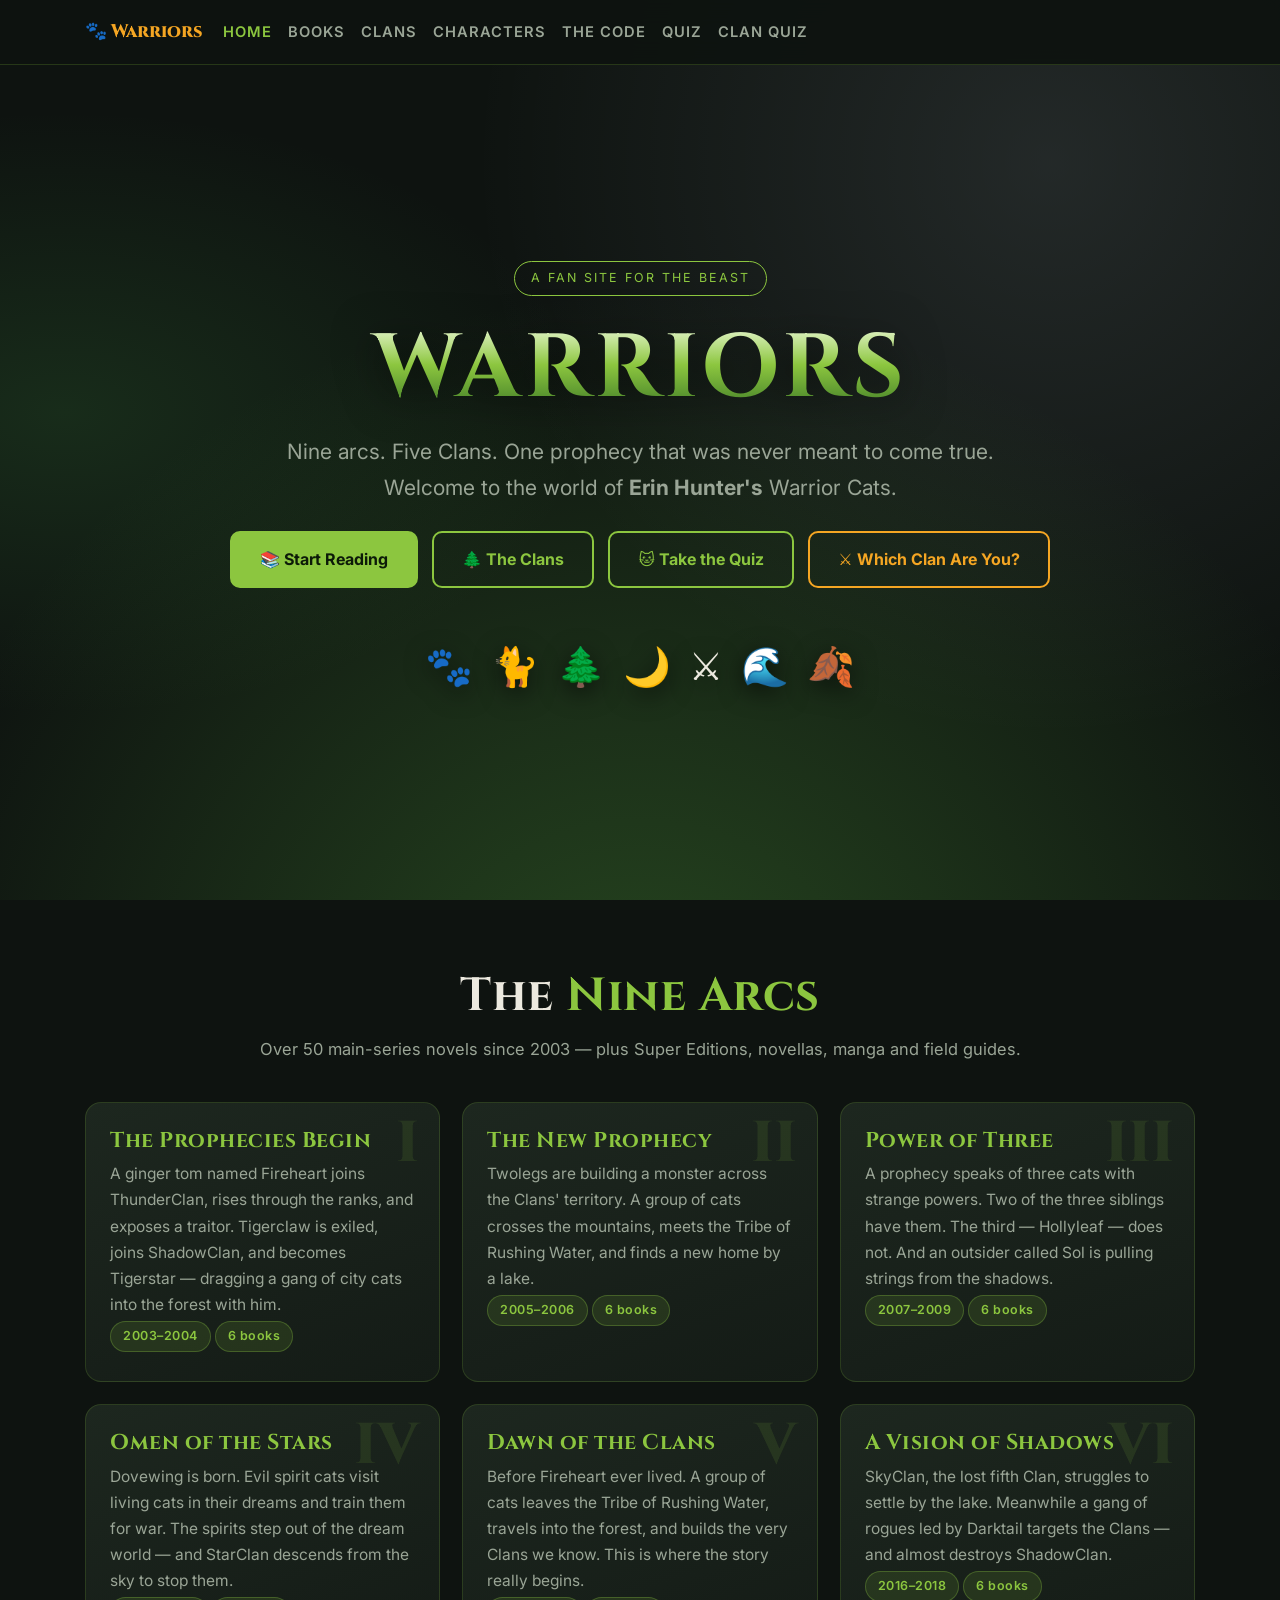
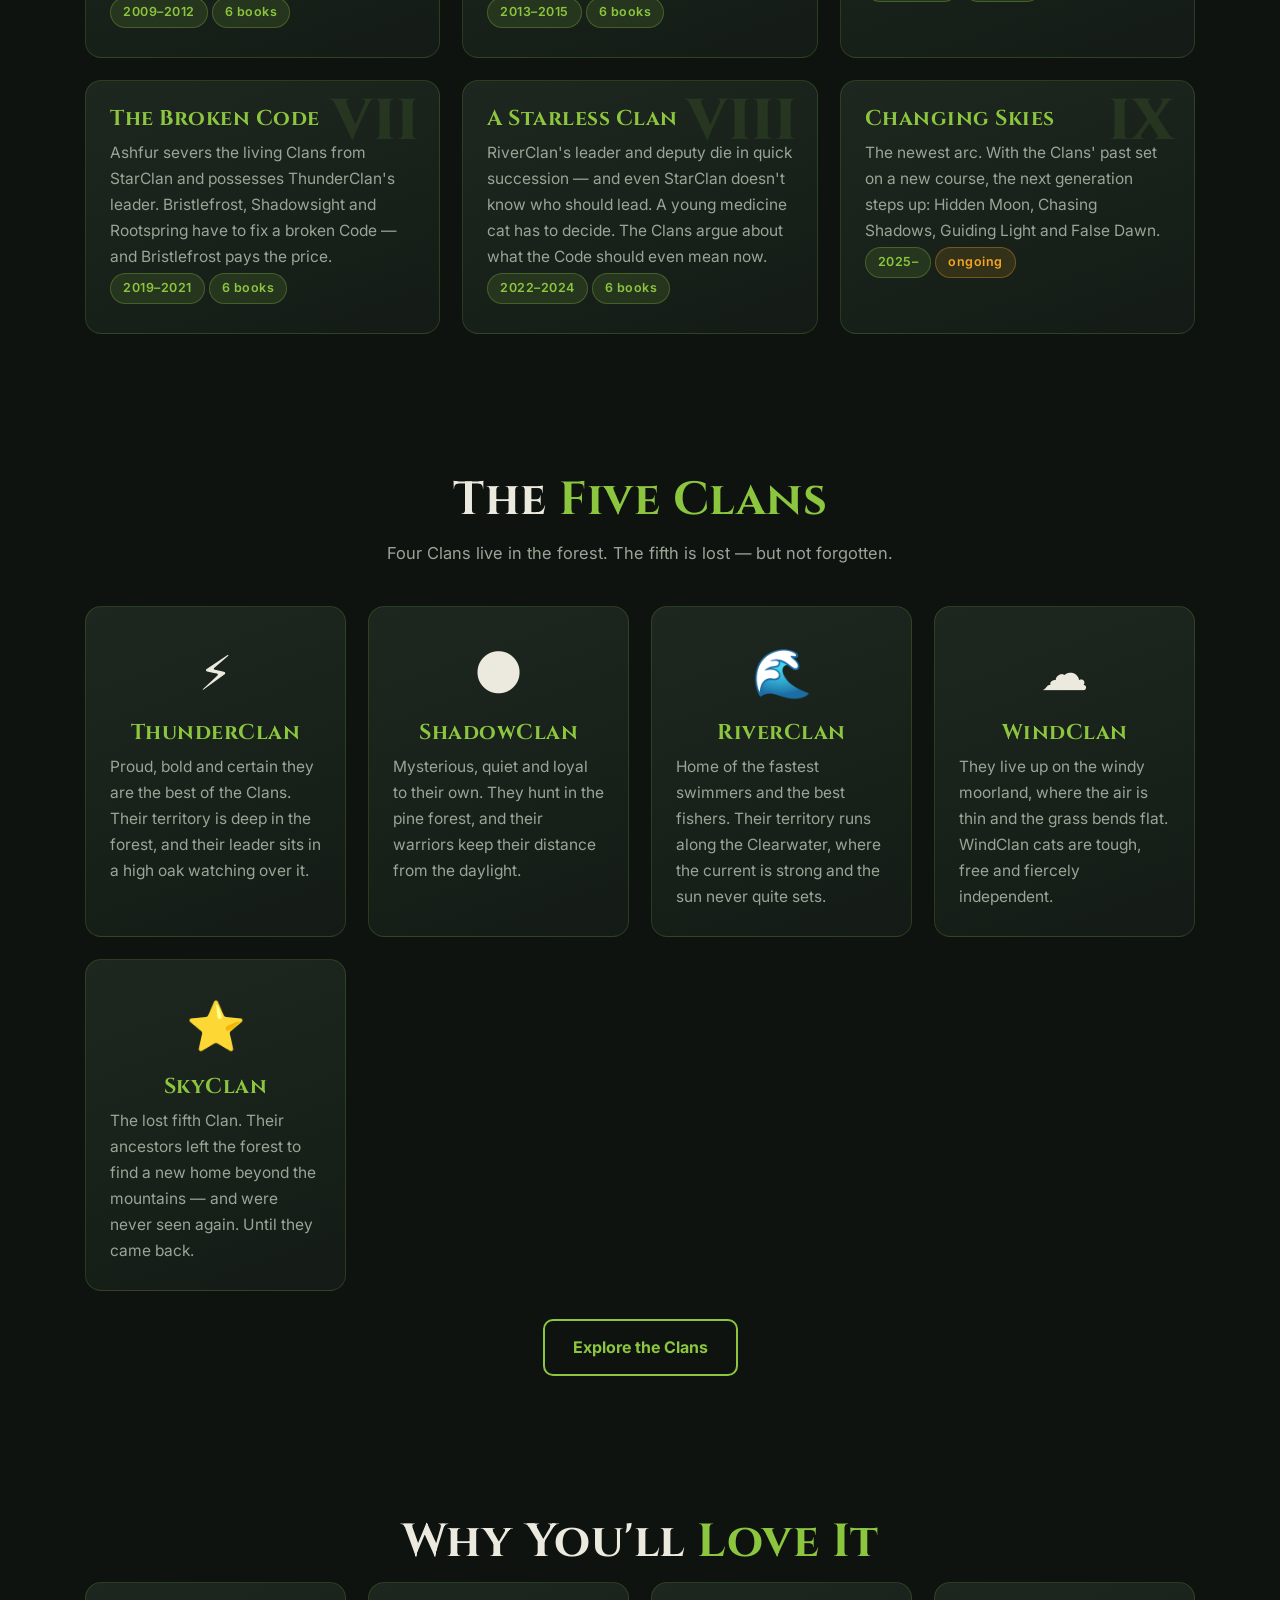
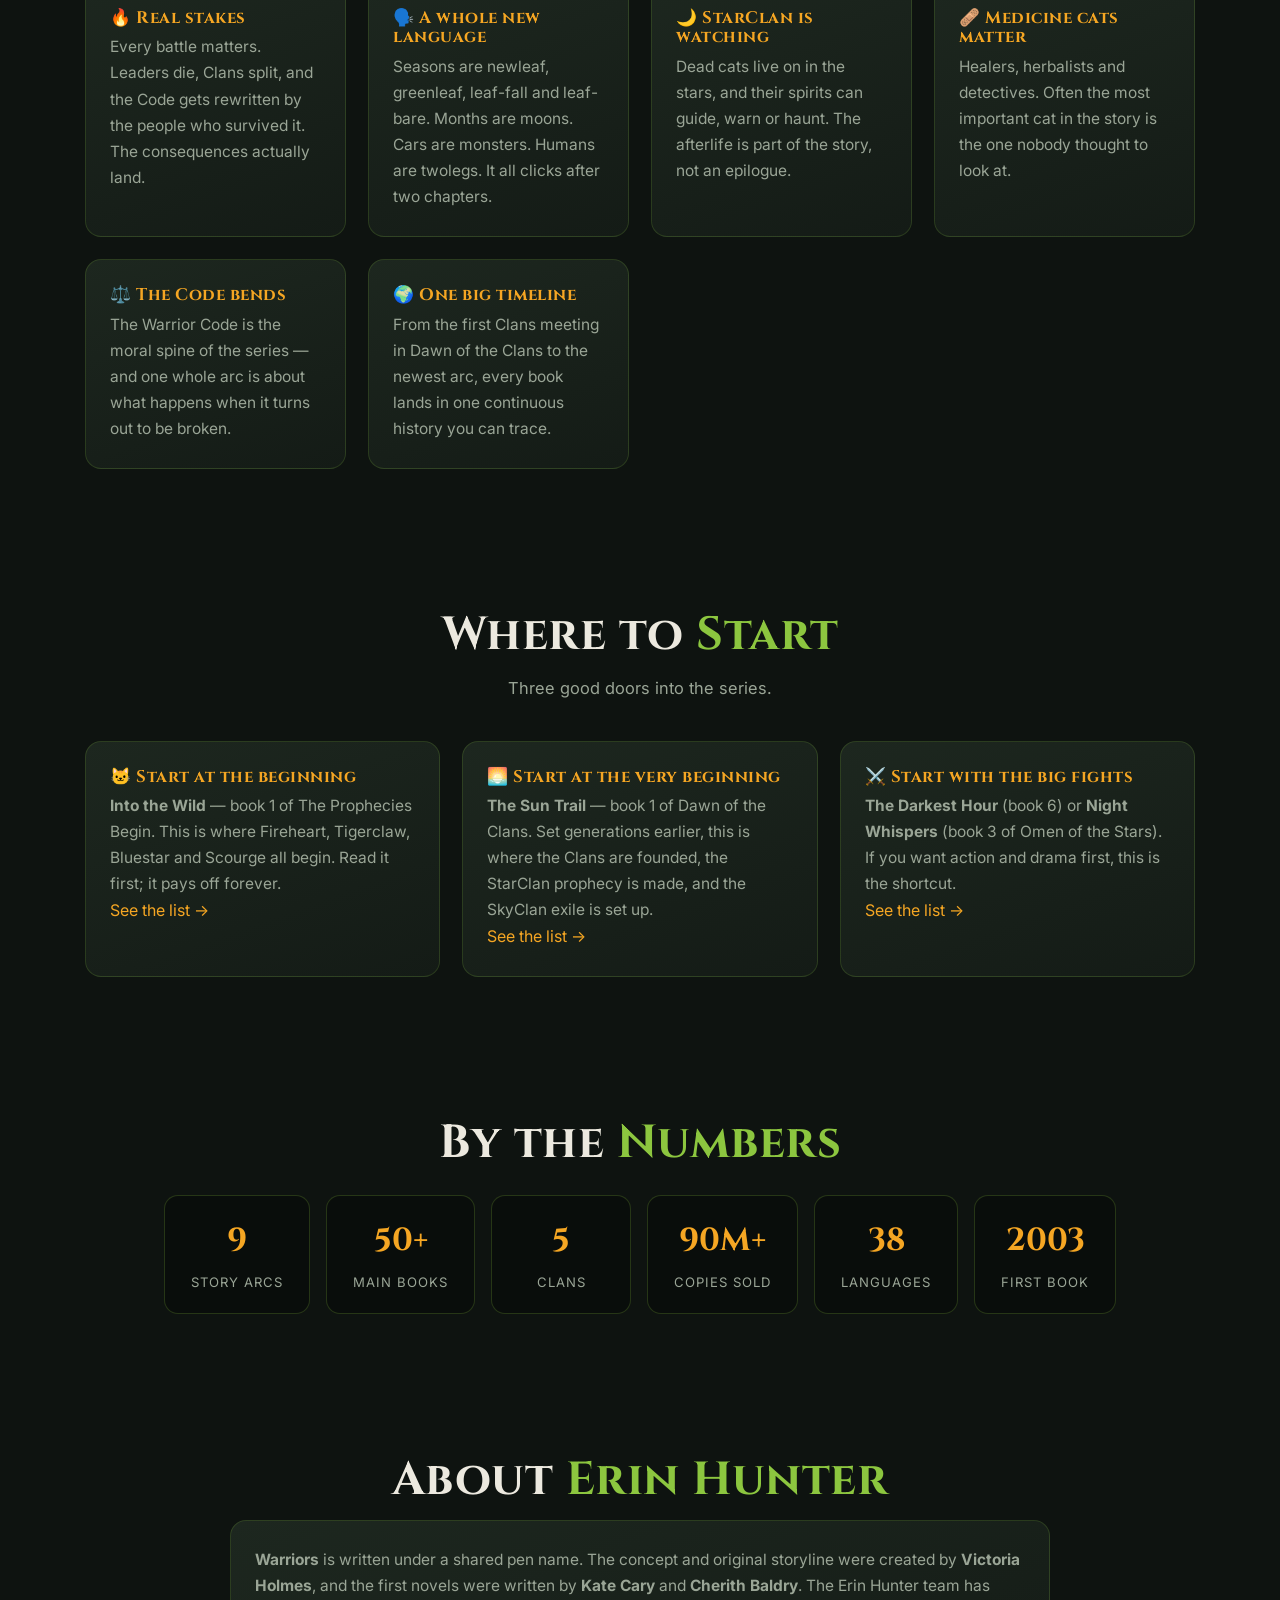
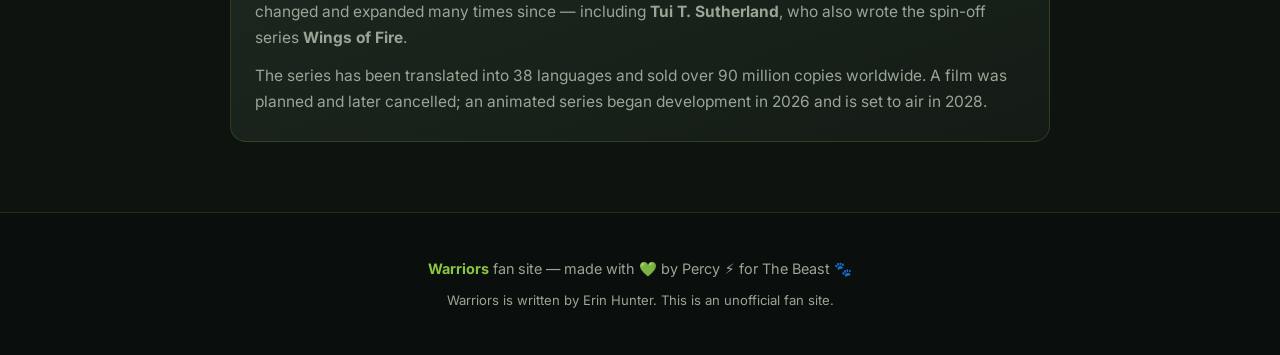
==== index.html @ 4206f6a5 "Warriors fan site — built by Percy ⚡ for The Beast" ====
<!DOCTYPE html>
<html lang="en">
<head>
<meta charset="UTF-8">
<meta name="viewport" content="width=device-width, initial-scale=1.0">
<title>Warriors — The Ultimate Warrior Cats Fan Site</title>
<meta name="description" content="Everything about Erin Hunter's Warriors series: nine arcs, the Clans, the characters, the Warrior Code, and quizzes. Built by Percy ⚡">
<link rel="preconnect" href="https://fonts.googleapis.com">
<link rel="preconnect" href="https://fonts.gstatic.com" crossorigin>
<link href="https://fonts.googleapis.com/css2?family=Cinzel:wght@600;700;800&family=Inter:wght@400;500;600;700&display=swap" rel="stylesheet">
<link rel="stylesheet" href="css/style.css?v=1">
</head>
<body>

<nav>
  <div class="nav-inner">
    <div class="logo">🐾 <span>Warriors</span></div>
    <div class="nav-links">
      <a href="index.html">Home</a>
      <a href="books.html">Books</a>
      <a href="clans.html">Clans</a>
      <a href="characters.html">Characters</a>
      <a href="code.html">The Code</a>
      <a href="quiz.html">Quiz</a>
      <a href="clan-quiz.html">Clan Quiz</a>
    </div>
  </div>
</nav>

<header class="hero">
  <div class="hero-bg"></div>
  <div class="wrap">
    <div class="tag">A fan site for The Beast</div>
    <h1>Warriors</h1>
    <p class="sub">Nine arcs. Five Clans. One prophecy that was never meant to come true.<br>
    Welcome to the world of <strong>Erin Hunter's</strong> Warrior Cats.</p>
    <div class="hero-btns">
      <a href="books.html" class="btn solid">📚 Start Reading</a>
      <a href="clans.html" class="btn">🌲 The Clans</a>
      <a href="quiz.html" class="btn">🐱 Take the Quiz</a>
      <a href="clan-quiz.html" class="btn amber">⚔️ Which Clan Are You?</a>
    </div>
    <div class="paw-row">
      <span>🐾</span><span>🐈</span><span>🌲</span><span>🌙</span><span>⚔️</span><span>🌊</span><span>🍂</span>
    </div>
  </div>
</header>

<section>
  <div class="wrap">
    <h2 class="section-title reveal">The <span>Nine Arcs</span></h2>
    <p class="section-sub reveal">Over 50 main-series novels since 2003 — plus Super Editions, novellas, manga and field guides.</p>
    <div class="grid g2">

      <div class="card arc-card reveal">
        <div class="arc-no">I</div>
        <h3>The Prophecies Begin</h3>
        <p>A ginger tom named Fireheart joins ThunderClan, rises through the ranks, and exposes a traitor. Tigerclaw is exiled, joins ShadowClan, and becomes Tigerstar — dragging a gang of city cats into the forest with him.</p>
        <span class="chip">2003–2004</span><span class="chip">6 books</span>
      </div>

      <div class="card arc-card reveal">
        <div class="arc-no">II</div>
        <h3>The New Prophecy</h3>
        <p>Twolegs are building a monster across the Clans' territory. A group of cats crosses the mountains, meets the Tribe of Rushing Water, and finds a new home by a lake.</p>
        <span class="chip">2005–2006</span><span class="chip">6 books</span>
      </div>

      <div class="card arc-card reveal">
        <div class="arc-no">III</div>
        <h3>Power of Three</h3>
        <p>A prophecy speaks of three cats with strange powers. Two of the three siblings have them. The third — Hollyleaf — does not. And an outsider called Sol is pulling strings from the shadows.</p>
        <span class="chip">2007–2009</span><span class="chip">6 books</span>
      </div>

      <div class="card arc-card reveal">
        <div class="arc-no">IV</div>
        <h3>Omen of the Stars</h3>
        <p>Dovewing is born. Evil spirit cats visit living cats in their dreams and train them for war. The spirits step out of the dream world — and StarClan descends from the sky to stop them.</p>
        <span class="chip">2009–2012</span><span class="chip">6 books</span>
      </div>

      <div class="card arc-card reveal">
        <div class="arc-no">V</div>
        <h3>Dawn of the Clans</h3>
        <p>Before Fireheart ever lived. A group of cats leaves the Tribe of Rushing Water, travels into the forest, and builds the very Clans we know. This is where the story really begins.</p>
        <span class="chip">2013–2015</span><span class="chip">6 books</span>
      </div>

      <div class="card arc-card reveal">
        <div class="arc-no">VI</div>
        <h3>A Vision of Shadows</h3>
        <p>SkyClan, the lost fifth Clan, struggles to settle by the lake. Meanwhile a gang of rogues led by Darktail targets the Clans — and almost destroys ShadowClan.</p>
        <span class="chip">2016–2018</span><span class="chip">6 books</span>
      </div>

      <div class="card arc-card reveal">
        <div class="arc-no">VII</div>
        <h3>The Broken Code</h3>
        <p>Ashfur severs the living Clans from StarClan and possesses ThunderClan's leader. Bristlefrost, Shadowsight and Rootspring have to fix a broken Code — and Bristlefrost pays the price.</p>
        <span class="chip">2019–2021</span><span class="chip">6 books</span>
      </div>

      <div class="card arc-card reveal">
        <div class="arc-no">VIII</div>
        <h3>A Starless Clan</h3>
        <p>RiverClan's leader and deputy die in quick succession — and even StarClan doesn't know who should lead. A young medicine cat has to decide. The Clans argue about what the Code should even mean now.</p>
        <span class="chip">2022–2024</span><span class="chip">6 books</span>
      </div>

      <div class="card arc-card reveal">
        <div class="arc-no">IX</div>
        <h3>Changing Skies</h3>
        <p>The newest arc. With the Clans' past set on a new course, the next generation steps up: Hidden Moon, Chasing Shadows, Guiding Light and False Dawn.</p>
        <span class="chip">2025–</span><span class="chip amber">ongoing</span>
      </div>

    </div>
  </div>
</section>

<section>
  <div class="wrap">
    <h2 class="section-title reveal">The <span>Five Clans</span></h2>
    <p class="section-sub reveal">Four Clans live in the forest. The fifth is lost — but not forgotten.</p>
    <div class="grid g4">

      <div class="card clan-card reveal">
        <span class="clan-emoji">⚡</span>
        <h3>ThunderClan</h3>
        <p>Proud, bold and certain they are the best of the Clans. Their territory is deep in the forest, and their leader sits in a high oak watching over it.</p>
      </div>

      <div class="card clan-card reveal">
        <span class="clan-emoji">🌑</span>
        <h3>ShadowClan</h3>
        <p>Mysterious, quiet and loyal to their own. They hunt in the pine forest, and their warriors keep their distance from the daylight.</p>
      </div>

      <div class="card clan-card reveal">
        <span class="clan-emoji">🌊</span>
        <h3>RiverClan</h3>
        <p>Home of the fastest swimmers and the best fishers. Their territory runs along the Clearwater, where the current is strong and the sun never quite sets.</p>
      </div>

      <div class="card clan-card reveal">
        <span class="clan-emoji">☁️</span>
        <h3>WindClan</h3>
        <p>They live up on the windy moorland, where the air is thin and the grass bends flat. WindClan cats are tough, free and fiercely independent.</p>
      </div>

      <div class="card clan-card reveal">
        <span class="clan-emoji">⭐</span>
        <h3>SkyClan</h3>
        <p>The lost fifth Clan. Their ancestors left the forest to find a new home beyond the mountains — and were never seen again. Until they came back.</p>
      </div>

    </div>
    <p class="center reveal" style="margin-top:28px">
      <a href="clans.html" class="btn">Explore the Clans</a>
    </p>
  </div>
</section>

<section>
  <div class="wrap">
    <h2 class="section-title reveal">Why You'll <span>Love It</span></h2>
    <div class="grid g3">
      <div class="card reveal">
        <h4>🔥 Real stakes</h4>
        <p>Every battle matters. Leaders die, Clans split, and the Code gets rewritten by the people who survived it. The consequences actually land.</p>
      </div>
      <div class="card reveal">
        <h4>🗣️ A whole new language</h4>
        <p>Seasons are newleaf, greenleaf, leaf-fall and leaf-bare. Months are moons. Cars are monsters. Humans are twolegs. It all clicks after two chapters.</p>
      </div>
      <div class="card reveal">
        <h4>🌙 StarClan is watching</h4>
        <p>Dead cats live on in the stars, and their spirits can guide, warn or haunt. The afterlife is part of the story, not an epilogue.</p>
      </div>
      <div class="card reveal">
        <h4>🩹 Medicine cats matter</h4>
        <p>Healers, herbalists and detectives. Often the most important cat in the story is the one nobody thought to look at.</p>
      </div>
      <div class="card reveal">
        <h4>⚖️ The Code bends</h4>
        <p>The Warrior Code is the moral spine of the series — and one whole arc is about what happens when it turns out to be broken.</p>
      </div>
      <div class="card reveal">
        <h4>🌍 One big timeline</h4>
        <p>From the first Clans meeting in Dawn of the Clans to the newest arc, every book lands in one continuous history you can trace.</p>
      </div>
    </div>
  </div>
</section>

<section>
  <div class="wrap">
    <h2 class="section-title reveal">Where to <span>Start</span></h2>
    <p class="section-sub reveal">Three good doors into the series.</p>
    <div class="grid g3">
      <div class="card reveal">
        <h4>🐱 Start at the beginning</h4>
        <p><b>Into the Wild</b> — book 1 of The Prophecies Begin. This is where Fireheart, Tigerclaw, Bluestar and Scourge all begin. Read it first; it pays off forever.</p>
        <a href="books.html">See the list →</a>
      </div>
      <div class="card reveal">
        <h4>🌅 Start at the very beginning</h4>
        <p><b>The Sun Trail</b> — book 1 of Dawn of the Clans. Set generations earlier, this is where the Clans are founded, the StarClan prophecy is made, and the SkyClan exile is set up.</p>
        <a href="books.html">See the list →</a>
      </div>
      <div class="card reveal">
        <h4>⚔️ Start with the big fights</h4>
        <p><b>The Darkest Hour</b> (book 6) or <b>Night Whispers</b> (book 3 of Omen of the Stars). If you want action and drama first, this is the shortcut.</p>
        <a href="books.html">See the list →</a>
      </div>
    </div>
  </div>
</section>

<section>
  <div class="wrap">
    <h2 class="section-title reveal">By the <span>Numbers</span></h2>
    <div class="stat-row reveal">
      <div class="stat"><b>9</b><span>Story arcs</span></div>
      <div class="stat"><b>50+</b><span>Main books</span></div>
      <div class="stat"><b>5</b><span>Clans</span></div>
      <div class="stat"><b>90M+</b><span>Copies sold</span></div>
      <div class="stat"><b>38</b><span>Languages</span></div>
      <div class="stat"><b>2003</b><span>First book</span></div>
    </div>
  </div>
</section>

<section>
  <div class="wrap">
    <h2 class="section-title reveal">About <span>Erin Hunter</span></h2>
    <div class="card reveal" style="max-width:820px;margin:0 auto">
      <p class="muted"><b>Warriors</b> is written under a shared pen name. The concept and original storyline were created by <b>Victoria Holmes</b>, and the first novels were written by <b>Kate Cary</b> and <b>Cherith Baldry</b>. The Erin Hunter team has changed and expanded many times since — including <b>Tui T. Sutherland</b>, who also wrote the spin-off series <b>Wings of Fire</b>.</p>
      <p class="muted" style="margin-top:12px">The series has been translated into 38 languages and sold over 90 million copies worldwide. A film was planned and later cancelled; an animated series began development in 2026 and is set to air in 2028.</p>
    </div>
  </div>
</section>

<footer>
  <p><b>Warriors</b> fan site — made with 💚 by Percy ⚡ for The Beast 🐾</p>
  <p style="margin-top:8px;font-size:.82rem">Warriors is written by Erin Hunter. This is an unofficial fan site.</p>
</footer>

<script src="js/main.js"></script>
</body>
</html>
---- css/style.css ----
/* ============================================
   WARRIORS: THE PROPHECIES BEGIN — Fan Site
   Theme: forest, moss, moonlight, amber
   ============================================ */
:root {
  --moss: #4f9d3a;
  --moss-dark: #2f6b22;
  --leaf: #8cc63f;
  --amber: #f5a623;
  --amber-dark: #c97f0d;
  --ink: #0e1310;
  --ink-2: #141b16;
  --ink-3: #1d271f;
  --text: #ece9df;
  --muted: #9aa596;
  --moon: #dfe9ff;
  --shadow: rgba(0, 0, 0, .45);
}

* { margin: 0; padding: 0; box-sizing: border-box; }
html { scroll-behavior: smooth; }

body {
  font-family: 'Inter', 'Segoe UI', system-ui, sans-serif;
  background:
    radial-gradient(1100px 620px at 85% -12%, rgba(245, 166, 35, .18), transparent 62%),
    radial-gradient(900px 520px at 5% 8%, rgba(76, 175, 80, .16), transparent 58%),
    var(--ink);
  color: var(--text);
  line-height: 1.68;
  min-height: 100vh;
  overflow-x: hidden;
}

h1, h2, h3, h4 {
  font-family: 'Cinzel', Georgia, 'Times New Roman', serif;
  font-weight: 700; line-height: 1.16; letter-spacing: .5px;
}
a { color: var(--amber); text-decoration: none; }
a:hover { color: var(--leaf); }
.wrap { max-width: 1150px; margin: 0 auto; padding: 0 20px; }

/* NAV */
nav {
  position: fixed; top: 0; left: 0; right: 0; z-index: 100;
  background: rgba(14, 19, 16, .92);
  backdrop-filter: blur(12px);
  border-bottom: 1px solid rgba(140, 198, 63, .2);
}
.nav-inner {
  max-width: 1150px; margin: 0 auto; padding: 0 20px;
  display: flex; align-items: center; gap: 20px; height: 64px;
}
.logo {
  font-family: 'Cinzel', Georgia, serif; font-size: 1.12rem; font-weight: 800;
  color: var(--leaf); white-space: nowrap;
}
.logo span { color: var(--amber); }
.nav-links { display: flex; gap: 16px; flex-wrap: wrap; }
.nav-links a {
  color: var(--muted); font-size: .92rem; font-weight: 600;
  text-transform: uppercase; letter-spacing: 1px; transition: color .2s;
}
.nav-links a:hover, .nav-links a.active { color: var(--leaf); }

/* HERO */
.hero {
  min-height: 100vh; display: flex; align-items: center; justify-content: center;
  text-align: center; position: relative; padding: 130px 20px 70px;
}
.hero-bg {
  position: absolute; inset: 0; z-index: -1;
  background:
    radial-gradient(circle at 50% 118%, rgba(79, 157, 58, .38), transparent 62%),
    radial-gradient(circle at 82% 18%, rgba(223, 233, 255, .10), transparent 45%);
}
.hero h1 {
  font-size: clamp(2.5rem, 8.5vw, 5.6rem);
  text-transform: uppercase; letter-spacing: 4px;
  background: linear-gradient(180deg, #f7ffe9 0%, var(--leaf) 45%, var(--moss-dark) 100%);
  -webkit-background-clip: text; background-clip: text; color: transparent;
  filter: drop-shadow(0 6px 22px rgba(0, 0, 0, .6));
  margin-bottom: 12px;
}
.hero .sub { font-size: clamp(1rem, 2.4vw, 1.32rem); color: var(--muted); margin-bottom: 26px; }
.hero .tag {
  display: inline-block; padding: 6px 16px; border-radius: 999px;
  border: 1px solid var(--leaf); color: var(--leaf);
  font-size: .78rem; letter-spacing: 2px; text-transform: uppercase; margin-bottom: 22px;
}
.hero-btns { display: flex; gap: 14px; justify-content: center; flex-wrap: wrap; }
.btn {
  padding: 13px 28px; border-radius: 10px; font-weight: 700; font-size: 1rem;
  border: 2px solid var(--leaf); color: var(--leaf); background: transparent;
  cursor: pointer; transition: all .2s; display: inline-block;
}
.btn:hover { background: var(--leaf); color: #0c1a08; transform: translateY(-2px); }
.btn.solid { background: var(--leaf); color: #0c1a08; }
.btn.solid:hover { background: var(--amber); border-color: var(--amber); }
.btn.amber { border-color: var(--amber); color: var(--amber); }
.btn.amber:hover { background: var(--amber); color: #1c1204; }

.paw-row { display: flex; justify-content: center; gap: 18px; margin-top: 46px; flex-wrap: wrap; }
.paw-row span {
  font-size: 2.4rem; filter: drop-shadow(0 6px 12px rgba(0, 0, 0, .6));
  animation: float 4.4s ease-in-out infinite;
}
.paw-row span:nth-child(2) { animation-delay: .35s; }
.paw-row span:nth-child(3) { animation-delay: .7s; }
.paw-row span:nth-child(4) { animation-delay: 1.05s; }
.paw-row span:nth-child(5) { animation-delay: 1.4s; }
.paw-row span:nth-child(6) { animation-delay: 1.75s; }
.paw-row span:nth-child(7) { animation-delay: 2.1s; }
@keyframes float {
  0%, 100% { transform: translateY(0) rotate(-4deg); }
  50% { transform: translateY(-13px) rotate(4deg); }
}

/* SECTIONS */
section { padding: 70px 0; }
.section-title { text-align: center; margin-bottom: 12px; font-size: clamp(1.9rem, 4.6vw, 2.9rem); }
.section-title span { color: var(--leaf); }
.section-sub { text-align: center; color: var(--muted); margin-bottom: 38px; font-size: 1.03rem; }
.center { text-align: center; }
.muted { color: var(--muted); }

/* CARDS + GRID */
.grid { display: grid; gap: 22px; }
.g2 { grid-template-columns: repeat(auto-fit, minmax(320px, 1fr)); }
.g3 { grid-template-columns: repeat(auto-fit, minmax(260px, 1fr)); }
.g4 { grid-template-columns: repeat(auto-fit, minmax(215px, 1fr)); }

.card {
  background: linear-gradient(160deg, var(--ink-3), var(--ink-2));
  border: 1px solid rgba(140, 198, 63, .18);
  border-radius: 16px; padding: 26px 24px;
  transition: transform .22s, border-color .22s, box-shadow .22s;
}
.card:hover {
  transform: translateY(-5px);
  border-color: rgba(245, 166, 35, .5);
  box-shadow: 0 14px 34px rgba(0, 0, 0, .45);
}
.card h3 { font-size: 1.34rem; margin-bottom: 8px; color: var(--leaf); }
.card h4 { color: var(--amber); margin-bottom: 6px; font-size: 1.05rem; }
.card p { color: var(--muted); font-size: .97rem; }
.card ul { margin: 12px 0 0 20px; color: var(--muted); font-size: .95rem; }
.card li { margin-bottom: 5px; }
.card li b, .card li strong { color: var(--text); }

.arc-card { position: relative; overflow: hidden; }
.arc-no {
  position: absolute; top: 12px; right: 20px;
  font-family: 'Cinzel', serif; font-size: 3.6rem; font-weight: 800;
  color: rgba(140, 198, 63, .12); line-height: 1;
}

.clan-card { text-align: center; }
.clan-emoji { font-size: 3rem; display: block; margin-bottom: 8px; }
.clan-card p { text-align: left; }

.chip {
  display: inline-block; padding: 4px 12px; border-radius: 999px;
  background: rgba(140, 198, 63, .13); border: 1px solid rgba(140, 198, 63, .3);
  color: var(--leaf); font-size: .78rem; font-weight: 600; letter-spacing: .5px;
  margin: 3px 4px 3px 0;
}
.chip.amber { background: rgba(245, 166, 35, .13); border-color: rgba(245, 166, 35, .32); color: var(--amber); }

table {
  width: 100%; border-collapse: collapse; margin: 26px 0;
  background: rgba(0, 0, 0, .22); border-radius: 12px; overflow: hidden;
  font-size: .95rem;
}
th {
  background: rgba(140, 198, 63, .16); color: var(--leaf);
  text-align: left; padding: 12px 14px; font-family: 'Cinzel', serif;
  letter-spacing: .5px; font-size: .9rem;
}
td { padding: 11px 14px; border-top: 1px solid rgba(255, 255, 255, .07); color: var(--muted); }
td b { color: var(--text); }
tr:hover td { background: rgba(140, 198, 63, .05); }

.stat-row { display: flex; gap: 16px; flex-wrap: wrap; justify-content: center; margin-top: 24px; }
.stat {
  background: rgba(0, 0, 0, .3); border: 1px solid rgba(140, 198, 63, .22);
  border-radius: 14px; padding: 18px 26px; text-align: center; min-width: 140px;
}
.stat b { display: block; font-size: 2rem; font-family: 'Cinzel', serif; color: var(--amber); }
.stat span { font-size: .82rem; text-transform: uppercase; letter-spacing: 1px; color: var(--muted); }

/* FOOTER */
footer {
  border-top: 1px solid rgba(140, 198, 63, .18);
  padding: 44px 20px; text-align: center; color: var(--muted); font-size: .9rem;
  background: rgba(0, 0, 0, .28);
}
footer b { color: var(--leaf); }

/* REVEAL */
.reveal { opacity: 0; transform: translateY(22px); transition: opacity .6s ease, transform .6s ease; }
.reveal.show { opacity: 1; transform: none; }

/* QUIZ */
.quiz-wrap { max-width: 720px; margin: 0 auto; }
.q-progress {
  height: 8px; background: rgba(255, 255, 255, .08); border-radius: 999px; overflow: hidden; margin-bottom: 10px;
}
.q-bar { height: 100%; width: 0; background: linear-gradient(90deg, var(--moss), var(--amber)); transition: width .35s; }
.q-count { font-size: .85rem; color: var(--muted); margin-bottom: 22px; letter-spacing: 1px; text-transform: uppercase; }
.q-text { font-size: 1.24rem; font-family: 'Cinzel', serif; margin-bottom: 20px; color: var(--text); }
.q-opts { display: grid; gap: 11px; }
.q-opt {
  text-align: left; padding: 14px 18px; border-radius: 12px; cursor: pointer;
  background: rgba(255, 255, 255, .04); border: 1px solid rgba(255, 255, 255, .1);
  color: var(--text); font-size: 1rem; font-family: inherit; transition: all .18s;
}
.q-opt:hover { background: rgba(140, 198, 63, .12); border-color: var(--leaf); }
.q-opt.right { background: rgba(79, 157, 58, .3); border-color: var(--leaf); }
.q-opt.wrong { background: rgba(200, 60, 40, .28); border-color: #e0705a; }
.q-opt:disabled { cursor: default; }
.q-feedback { margin-top: 16px; padding: 14px 16px; border-radius: 10px; background: rgba(255, 255, 255, .05);
  border-left: 3px solid var(--amber); color: var(--muted); font-size: .95rem; }
.q-next {
  margin-top: 18px; padding: 12px 26px; border-radius: 10px; border: 2px solid var(--amber);
  background: var(--amber); color: #1c1204; font-weight: 700; cursor: pointer; font-size: .98rem;
}
.q-next:hover { background: var(--leaf); border-color: var(--leaf); }
.q-result { text-align: center; }
.q-result .rank { font-family: 'Cinzel', serif; font-size: 2.2rem; color: var(--amber); margin-bottom: 8px; }
.q-result .score { font-size: 1.1rem; color: var(--muted); margin-bottom: 20px; }

@media (max-width: 720px) {
  .nav-links { display: none; }
  .hero h1 { letter-spacing: 2px; }
}
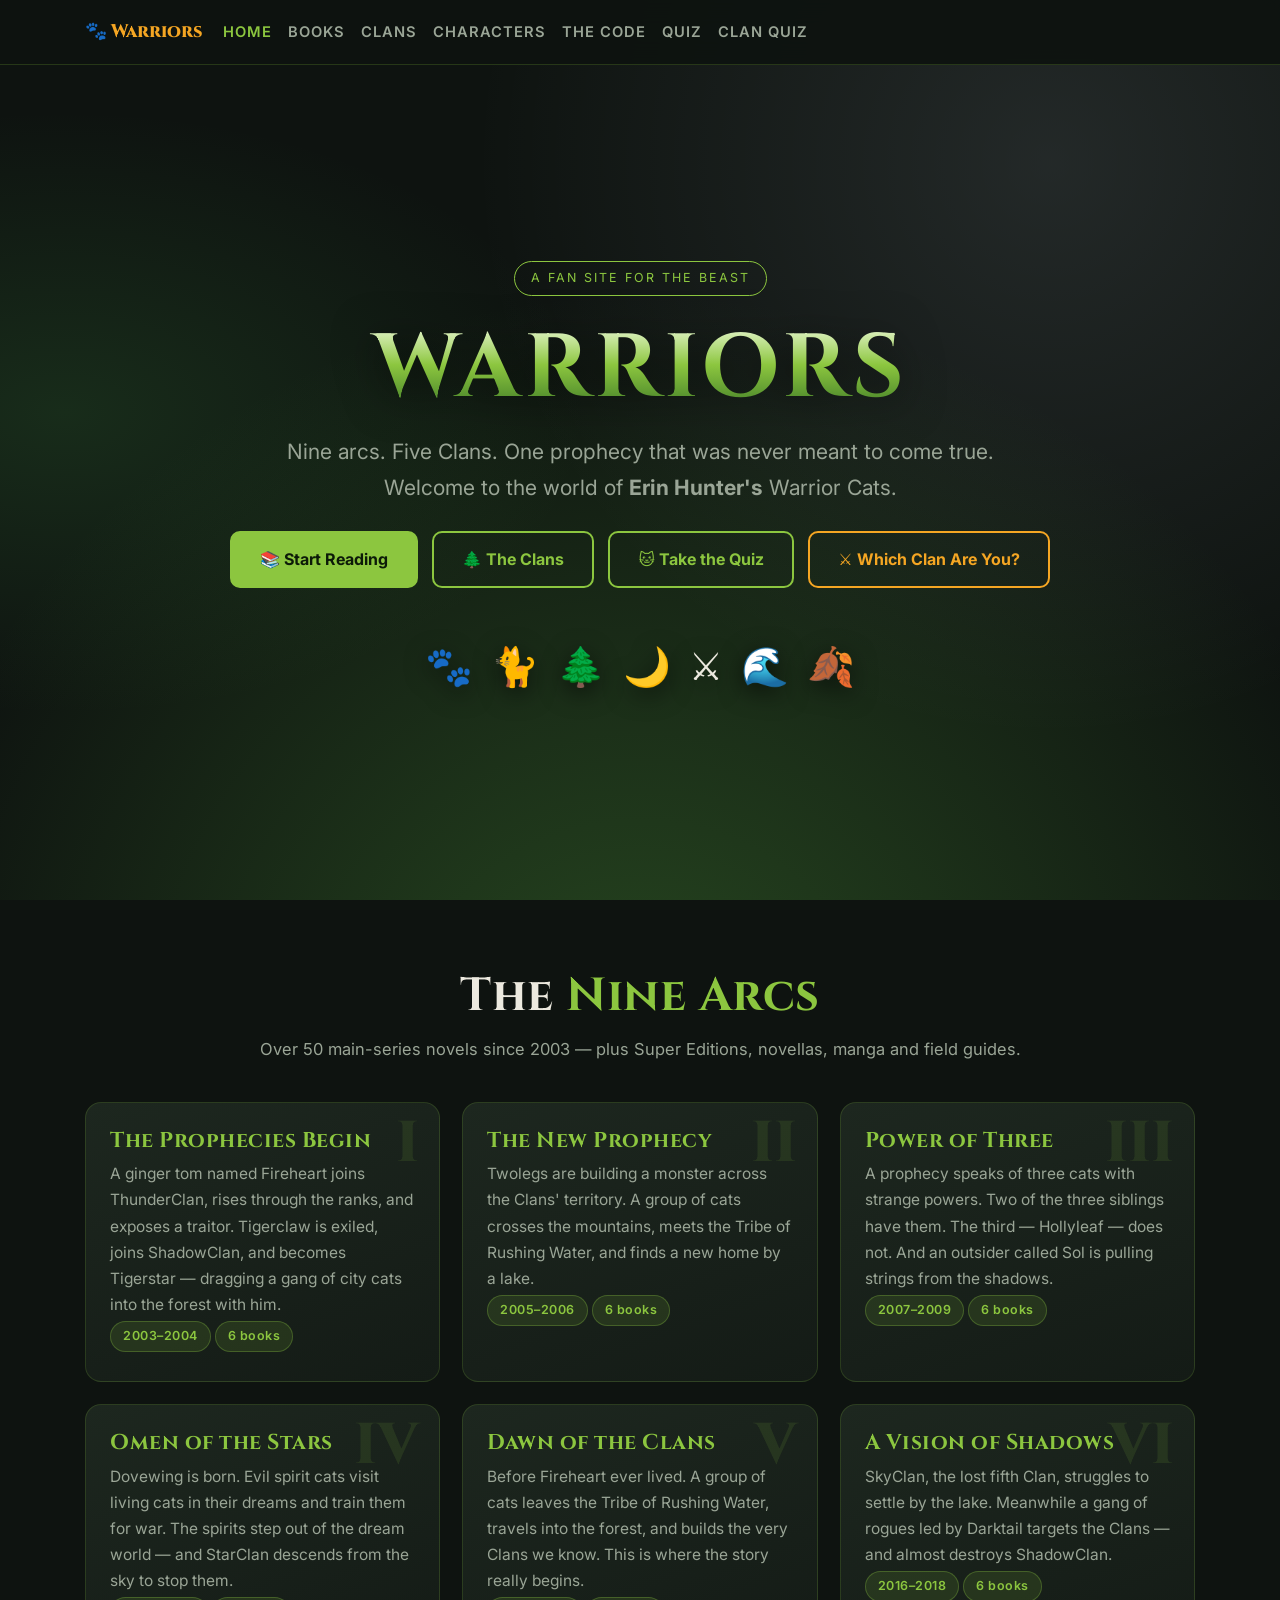
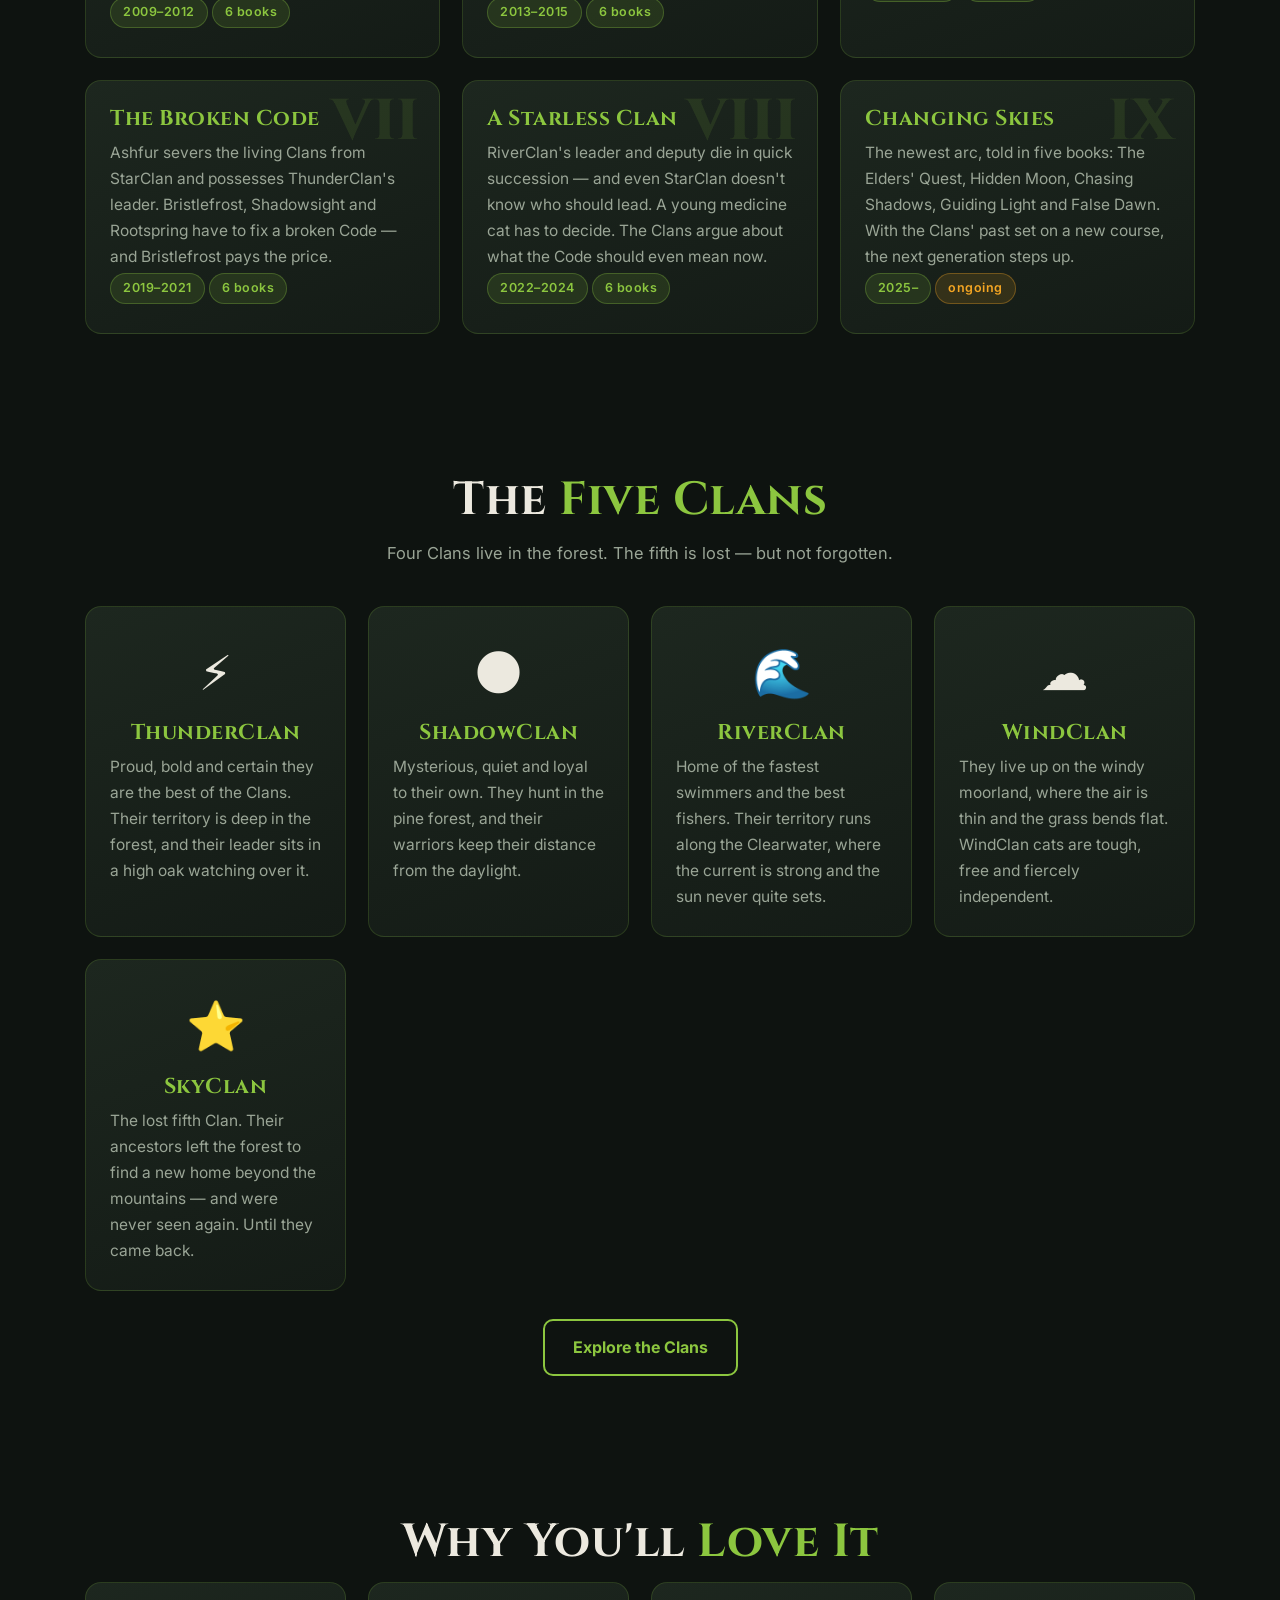
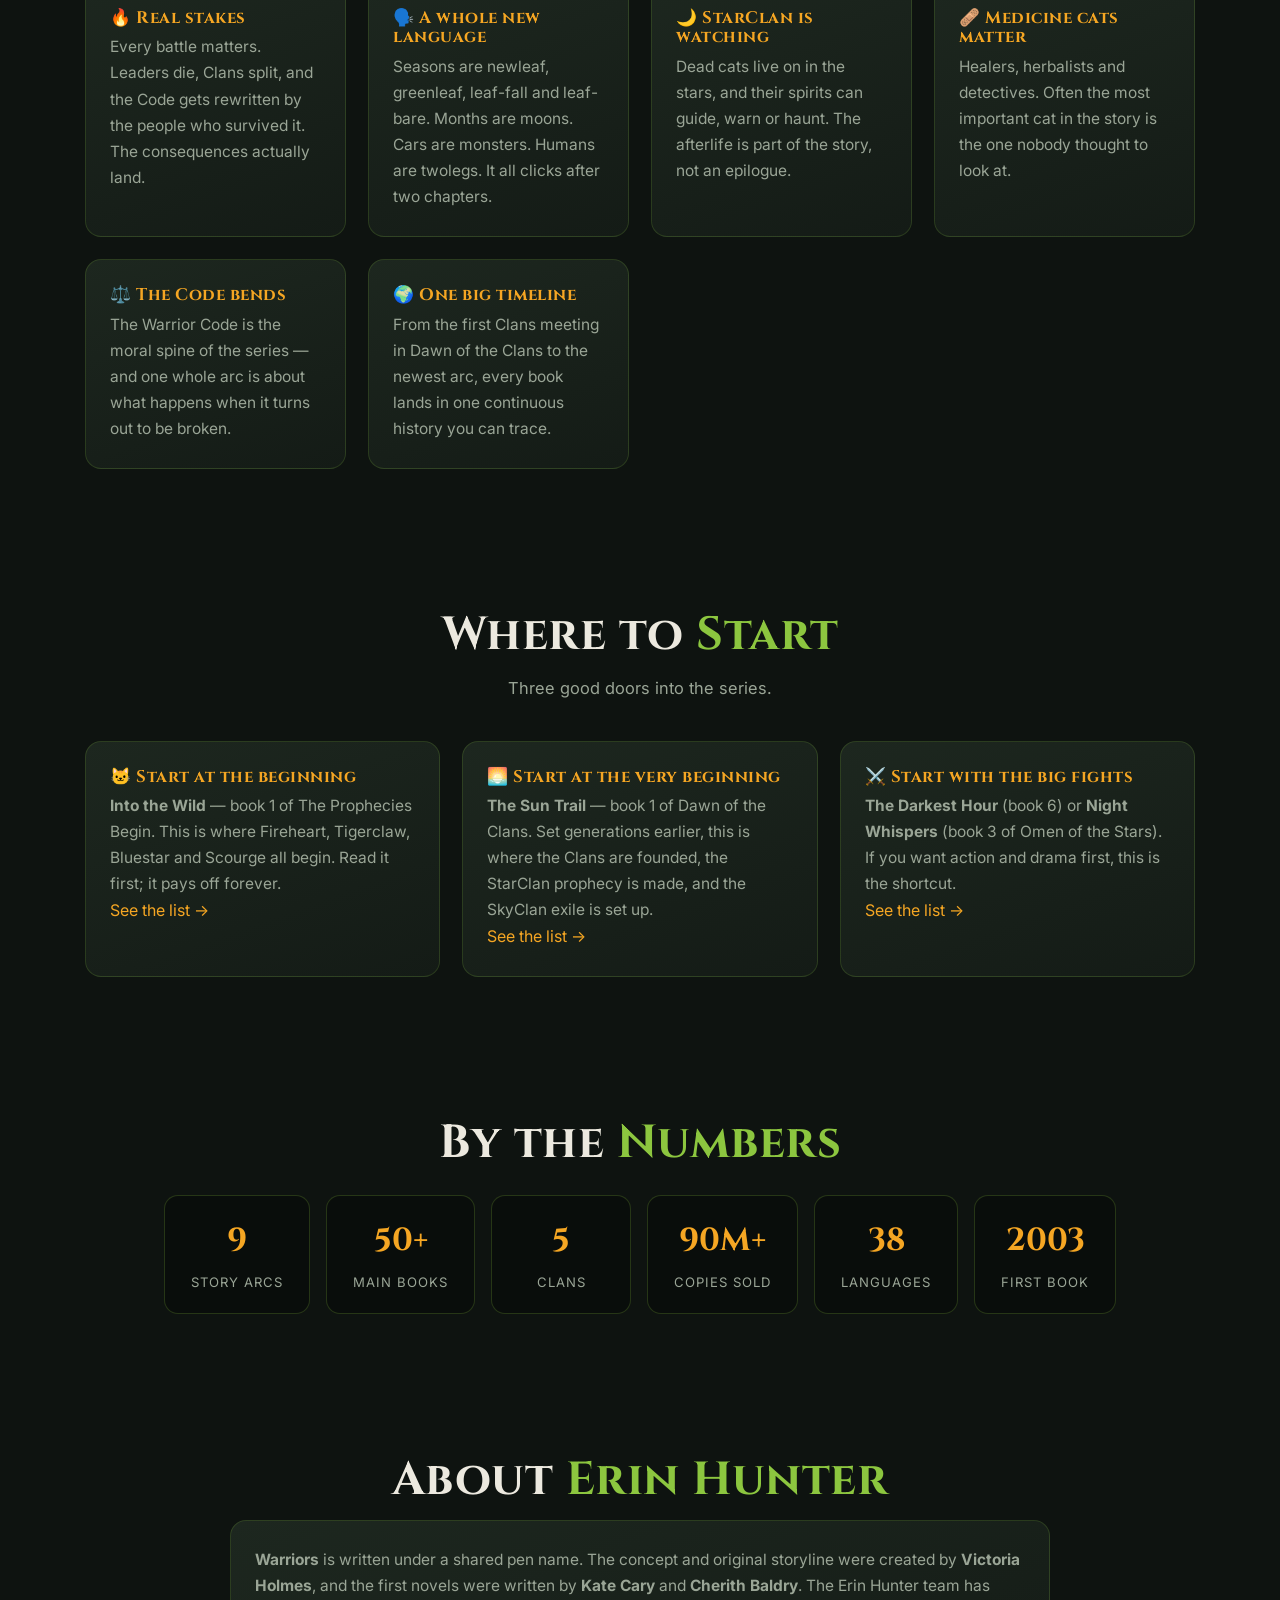
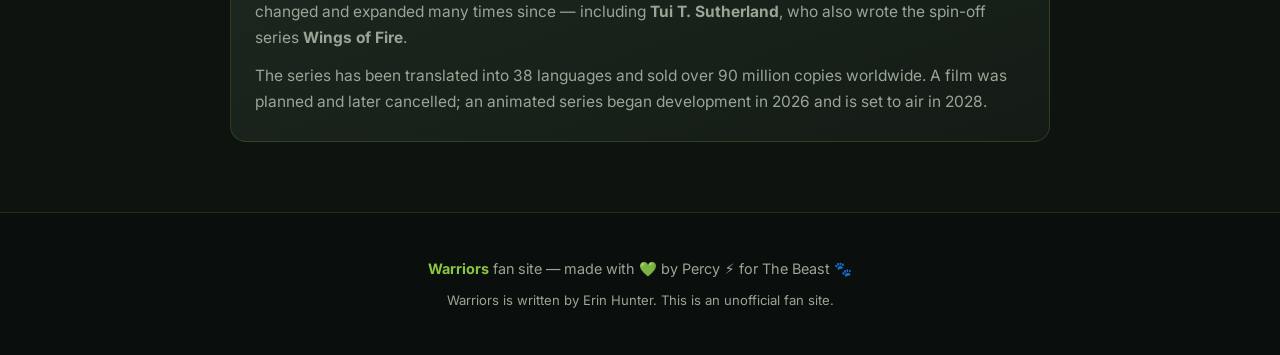
==== commit c99f43ca: "Fix factual errors: Wind author, Spottedleaf's Heart, Tigerstar's clan section, BloodClan card, code" ====
--- a/index.html
+++ b/index.html
@@ -111,7 +111,7 @@
       <div class="card arc-card reveal">
         <div class="arc-no">IX</div>
         <h3>Changing Skies</h3>
-        <p>The newest arc. With the Clans' past set on a new course, the next generation steps up: Hidden Moon, Chasing Shadows, Guiding Light and False Dawn.</p>
+        <p>The newest arc, told in five books: The Elders' Quest, Hidden Moon, Chasing Shadows, Guiding Light and False Dawn. With the Clans' past set on a new course, the next generation steps up.</p>
         <span class="chip">2025–</span><span class="chip amber">ongoing</span>
       </div>
 
